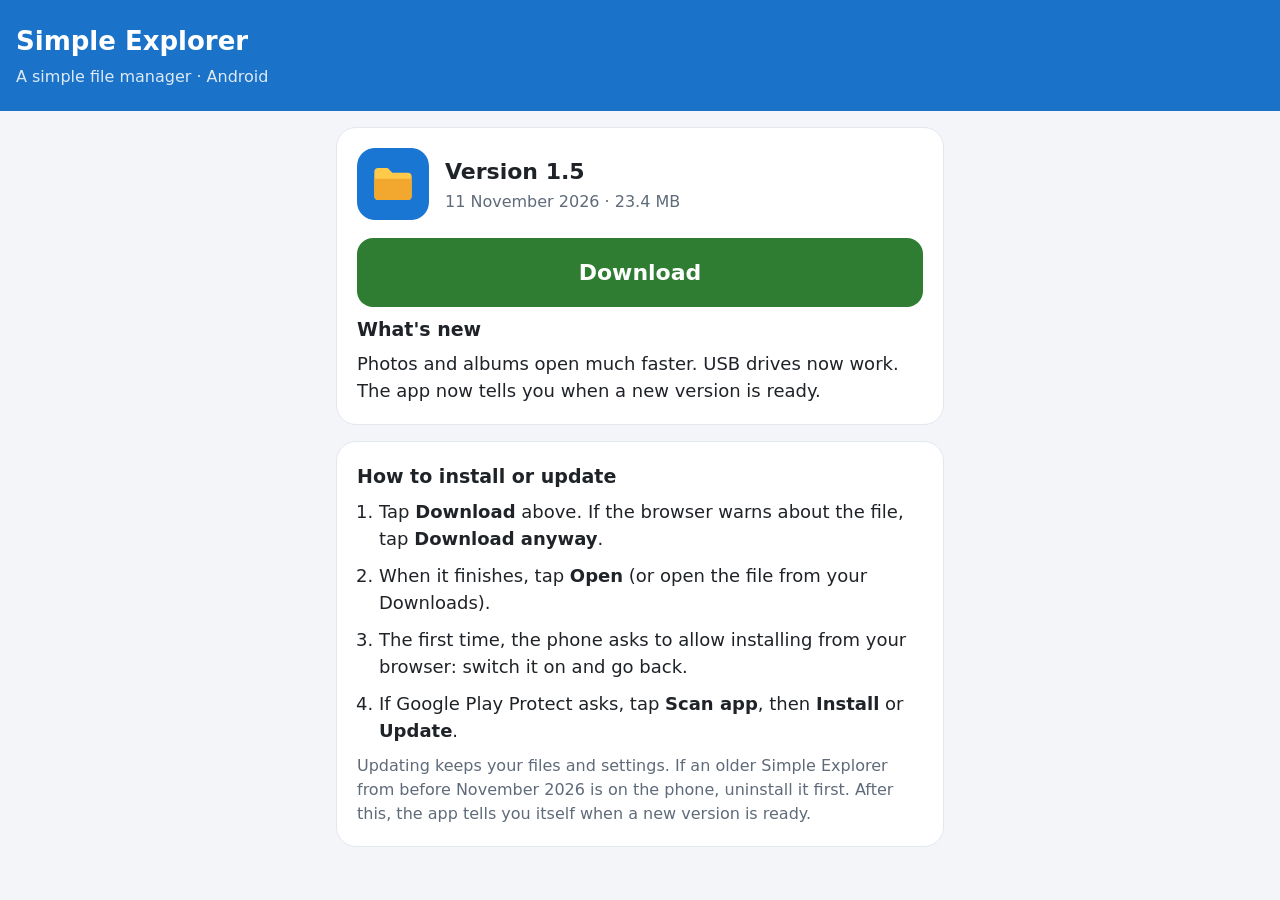
==== simpleexplorer/index.html @ 0dd74aaf "Simple Explorer 1.5: Photos and albums open much faster. USB drives now work. The app now tells you " ====
<!doctype html>
<html lang="en"><head><meta charset="utf-8"><meta name="viewport" content="width=device-width, initial-scale=1">
<title>Simple Explorer</title><link rel="stylesheet" href="../style.css"><link rel="icon" href="icon.svg"></head>
<body><header><h1>Simple Explorer</h1><p>A simple file manager · Android</p></header>
<main>
  <div class="card">
    <div class="app"><img src="icon.svg" alt=""><div><h2>Version 1.5</h2><p class="muted">11 November 2026 · 23.4 MB</p></div></div>
    <a class="download" href="simpleexplorer.apk" download="SimpleExplorer-1.5.apk">Download</a>
    <h3>What's new</h3><p class="notes">Photos and albums open much faster. USB drives now work. The app now tells you when a new version is ready.</p>
  </div>
  <div class="card">
    <h3>How to install or update</h3>
    <ol>
      <li>Tap <b>Download</b> above. If the browser warns about the file, tap <b>Download anyway</b>.</li>
      <li>When it finishes, tap <b>Open</b> (or open the file from your Downloads).</li>
      <li>The first time, the phone asks to allow installing from your browser: switch it on and go back.</li>
      <li>If Google Play Protect asks, tap <b>Scan app</b>, then <b>Install</b> or <b>Update</b>.</li>
    </ol>
    <p class="muted">Updating keeps your files and settings. If an older Simple Explorer from before November 2026 is on the phone, uninstall it first. After this, the app tells you itself when a new version is ready.</p>
  </div>
</main></body></html>
---- style.css ----
:root { --bg:#f3f5f8; --card:#fff; --text:#1f2328; --muted:#5f6b7a; --blue:#1a73c8; --green:#2e7d32; --line:#e3e8ee; }
@media (prefers-color-scheme: dark) { :root { --bg:#14171b; --card:#1e2228; --text:#eef1f4; --muted:#a7b0bb; --line:#2c323a; } }
* { box-sizing: border-box; }
body { margin:0; background:var(--bg); color:var(--text); font:18px/1.5 system-ui,-apple-system,"Segoe UI",Roboto,sans-serif; }
header { background:var(--blue); color:#fff; padding:22px 16px; }
header h1 { margin:0; font-size:26px; } header p { margin:4px 0 0; opacity:.85; font-size:16px; }
main { max-width:640px; margin:0 auto; padding:16px; }
.card { background:var(--card); border:1px solid var(--line); border-radius:20px; padding:20px; margin:0 0 16px; }
.app { display:flex; gap:16px; align-items:center; color:inherit; text-decoration:none; }
.app img { width:72px; height:72px; border-radius:18px; flex:none; }
.app h2 { margin:0; font-size:22px; } .muted { color:var(--muted); font-size:16px; margin:2px 0 0; }
.download { display:block; text-align:center; background:var(--green); color:#fff; text-decoration:none;
  font-size:22px; font-weight:600; padding:18px; border-radius:16px; margin:18px 0 8px; }
.download:active { opacity:.85; }
ol { padding-left:22px; margin:8px 0 0; } li { margin:0 0 10px; }
h3 { margin:0 0 6px; font-size:19px; }
.notes { white-space:pre-line; margin:6px 0 0; }
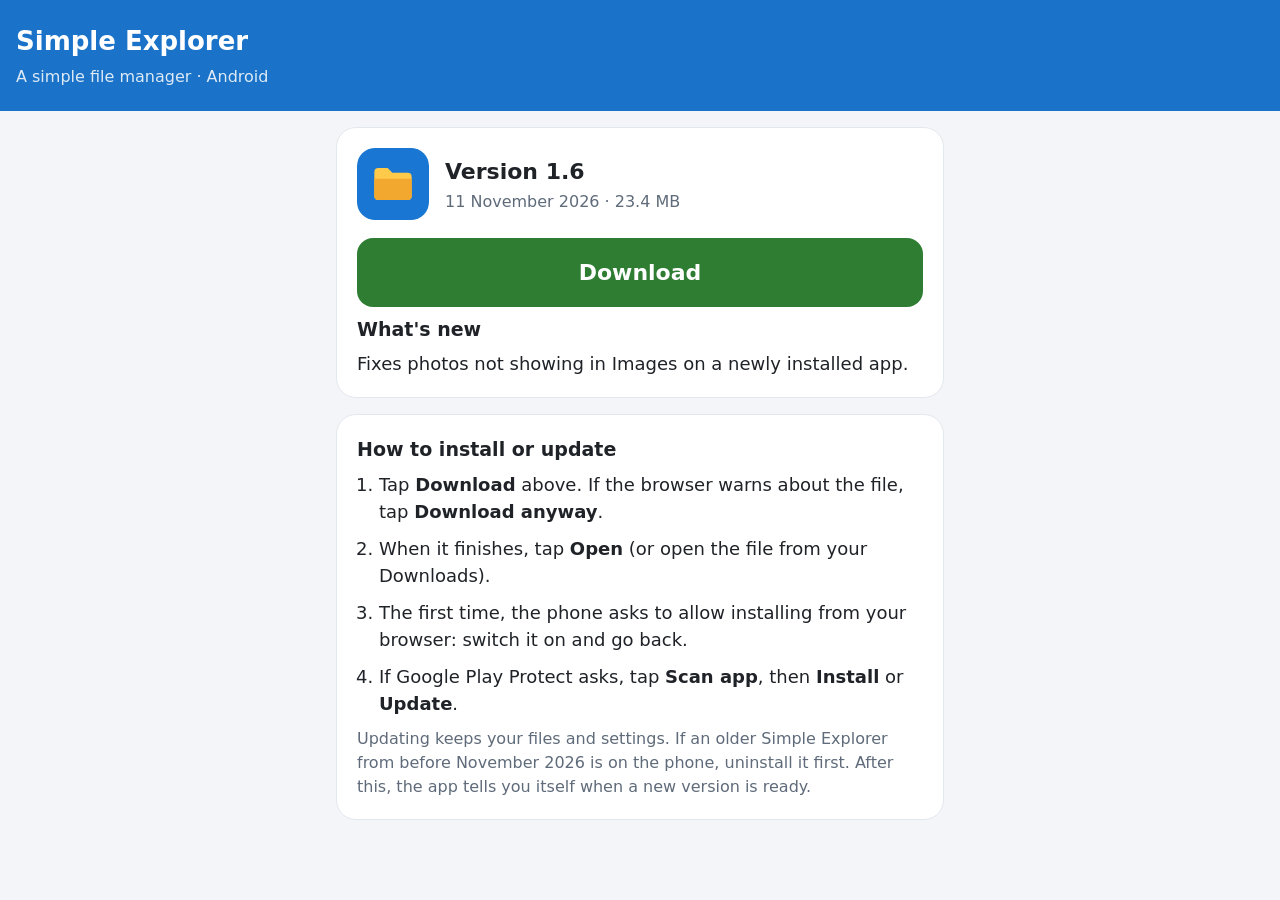
==== commit 02a9f6dd: "Simple Explorer 1.6: Fixes photos not showing in Images on a newly installed app." ====
--- a/simpleexplorer/index.html
+++ b/simpleexplorer/index.html
@@ -4,9 +4,9 @@
 <body><header><h1>Simple Explorer</h1><p>A simple file manager · Android</p></header>
 <main>
   <div class="card">
-    <div class="app"><img src="icon.svg" alt=""><div><h2>Version 1.5</h2><p class="muted">11 November 2026 · 23.4 MB</p></div></div>
-    <a class="download" href="simpleexplorer.apk" download="SimpleExplorer-1.5.apk">Download</a>
-    <h3>What's new</h3><p class="notes">Photos and albums open much faster. USB drives now work. The app now tells you when a new version is ready.</p>
+    <div class="app"><img src="icon.svg" alt=""><div><h2>Version 1.6</h2><p class="muted">11 November 2026 · 23.4 MB</p></div></div>
+    <a class="download" href="simpleexplorer.apk" download="SimpleExplorer-1.6.apk">Download</a>
+    <h3>What's new</h3><p class="notes">Fixes photos not showing in Images on a newly installed app.</p>
   </div>
   <div class="card">
     <h3>How to install or update</h3>
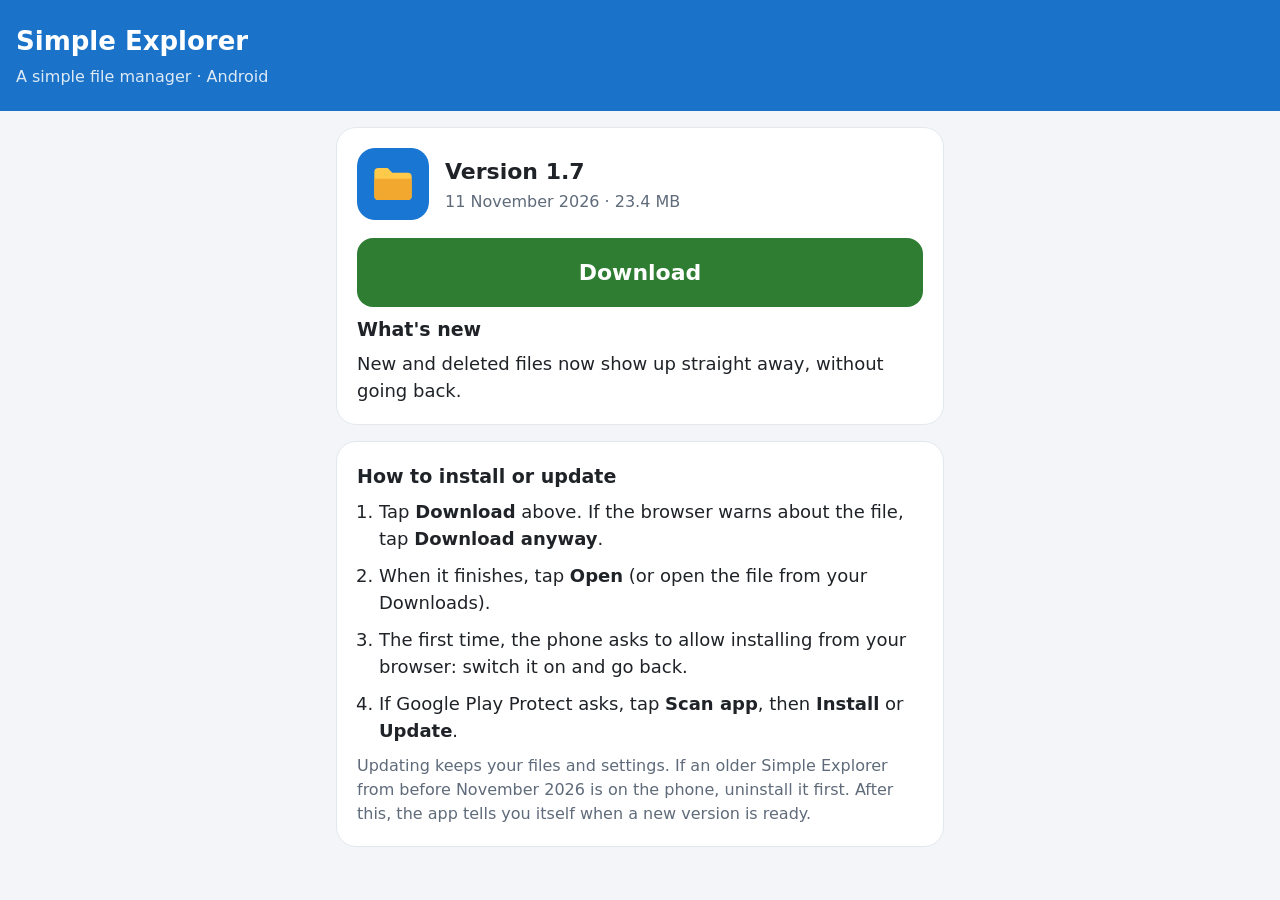
==== commit 5e1c268f: "Simple Explorer 1.7: New and deleted files now show up straight away, without going back." ====
--- a/simpleexplorer/index.html
+++ b/simpleexplorer/index.html
@@ -4,9 +4,9 @@
 <body><header><h1>Simple Explorer</h1><p>A simple file manager · Android</p></header>
 <main>
   <div class="card">
-    <div class="app"><img src="icon.svg" alt=""><div><h2>Version 1.6</h2><p class="muted">11 November 2026 · 23.4 MB</p></div></div>
-    <a class="download" href="simpleexplorer.apk" download="SimpleExplorer-1.6.apk">Download</a>
-    <h3>What's new</h3><p class="notes">Fixes photos not showing in Images on a newly installed app.</p>
+    <div class="app"><img src="icon.svg" alt=""><div><h2>Version 1.7</h2><p class="muted">11 November 2026 · 23.4 MB</p></div></div>
+    <a class="download" href="simpleexplorer.apk" download="SimpleExplorer-1.7.apk">Download</a>
+    <h3>What's new</h3><p class="notes">New and deleted files now show up straight away, without going back.</p>
   </div>
   <div class="card">
     <h3>How to install or update</h3>
